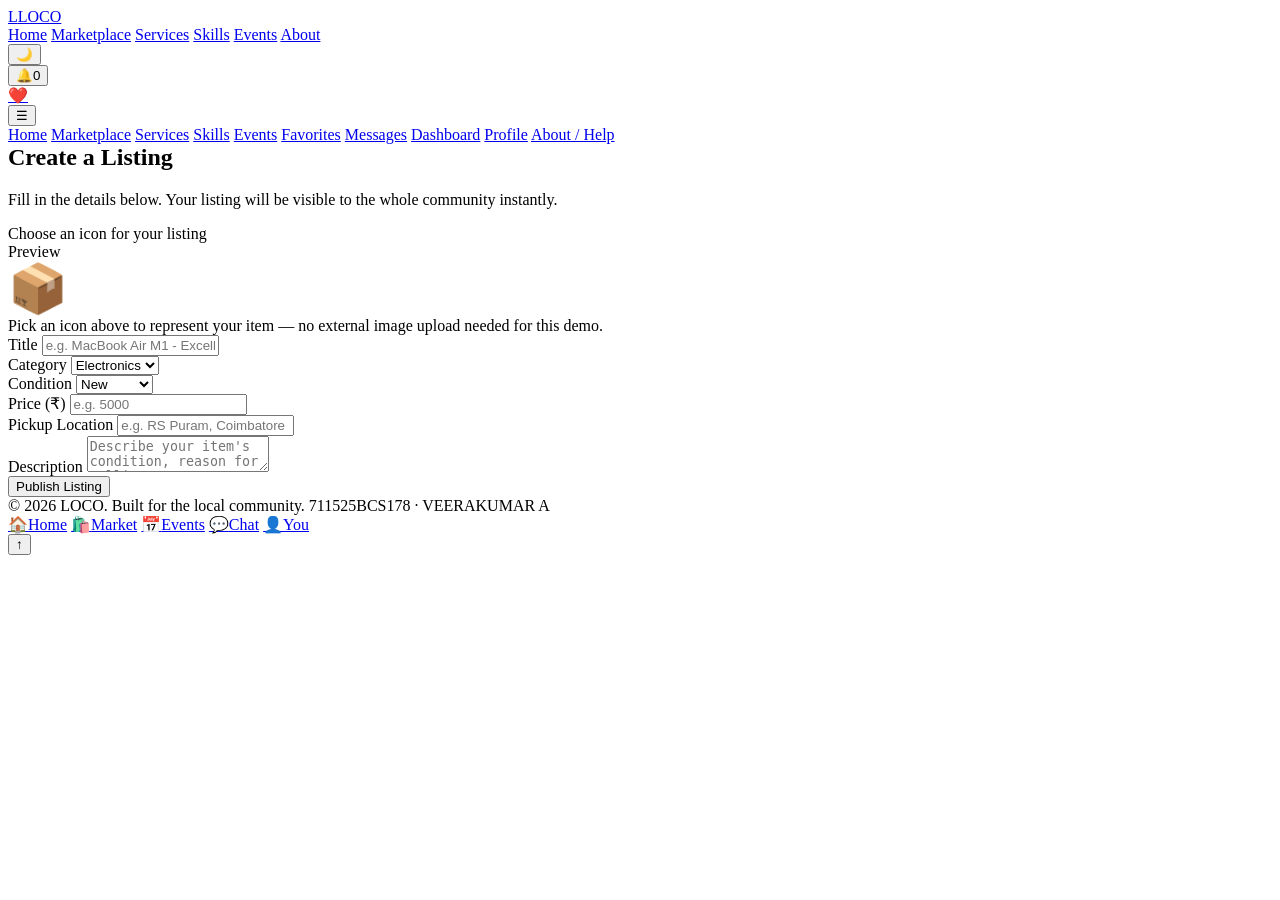
==== create-listing.html @ 84af6090 "Add files via upload" ====
<!DOCTYPE html>
<html lang="en">
<head>
<meta charset="UTF-8">
<meta name="viewport" content="width=device-width, initial-scale=1.0">
<title>Create a Listing — LOCO</title>
<link rel="icon" href="data:image/svg+xml,<svg xmlns=%22http://www.w3.org/2000/svg%22 viewBox=%220 0 100 100%22><text y=%22.9em%22 font-size=%2290%22>🧭</text></svg>">
<link rel="stylesheet" href="css/style.css">
</head>
<body>

<nav class="navbar">
  <div class="container">
    <a href="index.html" class="brand"><span class="brand-mark">L</span>LOCO</a>
    <div class="nav-links">
      <a href="index.html">Home</a>
      <a href="marketplace.html">Marketplace</a>
      <a href="services.html">Services</a>
      <a href="skills.html">Skills</a>
      <a href="events.html">Events</a>
      <a href="about.html">About</a>
    </div>
    <div class="nav-actions">
      <button class="icon-btn" id="themeToggle" aria-label="Toggle dark mode"><span class="theme-icon">🌙</span></button>
      <div style="position:relative;">
        <button class="icon-btn" id="notifBell" aria-label="Notifications">🔔<span class="badge-dot" id="notifCount">0</span></button>
        <div class="panel hidden" id="notifPanel" style="position:absolute; right:0; top:50px; width:320px; max-height:400px; overflow-y:auto; z-index:150;">
          <div id="notifList"></div>
        </div>
      </div>
      <a href="favorites.html" class="icon-btn" aria-label="Favorites">❤️</a>
      <div id="navUserSlot"></div>
      <button class="nav-toggle" aria-label="Open menu">☰</button>
    </div>
  </div>
</nav>
<div class="drawer-backdrop"></div>
<div class="mobile-drawer">
  <a href="index.html">Home</a>
  <a href="marketplace.html">Marketplace</a>
  <a href="services.html">Services</a>
  <a href="skills.html">Skills</a>
  <a href="events.html">Events</a>
  <a href="favorites.html">Favorites</a>
  <a href="messages.html">Messages</a>
  <a href="dashboard.html">Dashboard</a>
  <a href="profile.html">Profile</a>
  <a href="about.html">About / Help</a>
</div>

<section class="section">
  <div class="container" style="max-width:720px;">
    <div class="panel">
      <h2 id="formTitle" style="margin-top:0;">Create a Listing</h2>
      <p class="muted">Fill in the details below. Your listing will be visible to the whole community instantly.</p>
      <form id="createListingForm" novalidate>
        <div class="form-group">
          <label>Choose an icon for your listing</label>
          <div class="preview-row" id="iconPicker"></div>
        </div>
        <div class="form-group">
          <label>Preview</label>
          <div class="image-drop">
            <div id="mediaPreview" style="font-size:48px;">📦</div>
            <span>Pick an icon above to represent your item — no external image upload needed for this demo.</span>
          </div>
        </div>
        <div class="form-group">
          <label for="lTitle">Title</label>
          <input type="text" id="lTitle" placeholder="e.g. MacBook Air M1 - Excellent Condition">
          <div class="error-text"></div>
        </div>
        <div class="form-row">
          <div class="form-group">
            <label for="lCategory">Category</label>
            <select class="form-control" id="lCategory">
              <option>Electronics</option><option>Books</option><option>Furniture</option>
              <option>Fashion</option><option>Home</option><option>Food</option><option>Sports</option><option>Other</option>
            </select>
          </div>
          <div class="form-group">
            <label for="lCondition">Condition</label>
            <select class="form-control" id="lCondition">
              <option>New</option><option>Like New</option><option>Excellent</option><option>Good</option><option>Fair</option>
            </select>
          </div>
        </div>
        <div class="form-row">
          <div class="form-group">
            <label for="lPrice">Price (₹)</label>
            <input type="number" id="lPrice" min="1" placeholder="e.g. 5000">
            <div class="error-text"></div>
          </div>
          <div class="form-group">
            <label for="lLocation">Pickup Location</label>
            <input type="text" id="lLocation" placeholder="e.g. RS Puram, Coimbatore">
            <div class="error-text"></div>
          </div>
        </div>
        <div class="form-group">
          <label for="lDescription">Description</label>
          <textarea id="lDescription" placeholder="Describe your item's condition, reason for selling, etc."></textarea>
          <div class="error-text"></div>
        </div>
        <button class="btn btn-primary btn-block" type="submit"><span id="submitBtnLabel">Publish Listing</span></button>
      </form>
    </div>
  </div>
</section>

<footer class="site-footer">
  <div class="container">
    <div class="footer-bottom">
      <span>© 2026 LOCO. Built for the local community.</span>
      <span>711525BCS178 · VEERAKUMAR A</span>
    </div>
  </div>
</footer>
<nav class="mobile-bottom-nav">
  <a href="index.html"><span class="mbn-icon">🏠</span>Home</a>
  <a href="marketplace.html"><span class="mbn-icon">🛍️</span>Market</a>
  <a href="events.html"><span class="mbn-icon">📅</span>Events</a>
  <a href="messages.html"><span class="mbn-icon">💬</span>Chat</a>
  <a href="dashboard.html"><span class="mbn-icon">👤</span>You</a>
</nav>
<button class="back-to-top" id="backToTop" aria-label="Back to top">↑</button>

<script src="js/data.js"></script>
<script src="js/app.js"></script>
<script src="js/auth.js"></script>
<script src="js/marketplace.js"></script>
<script src="js/dashboard.js"></script>
<script src="js/messages.js"></script>
</body>
</html>
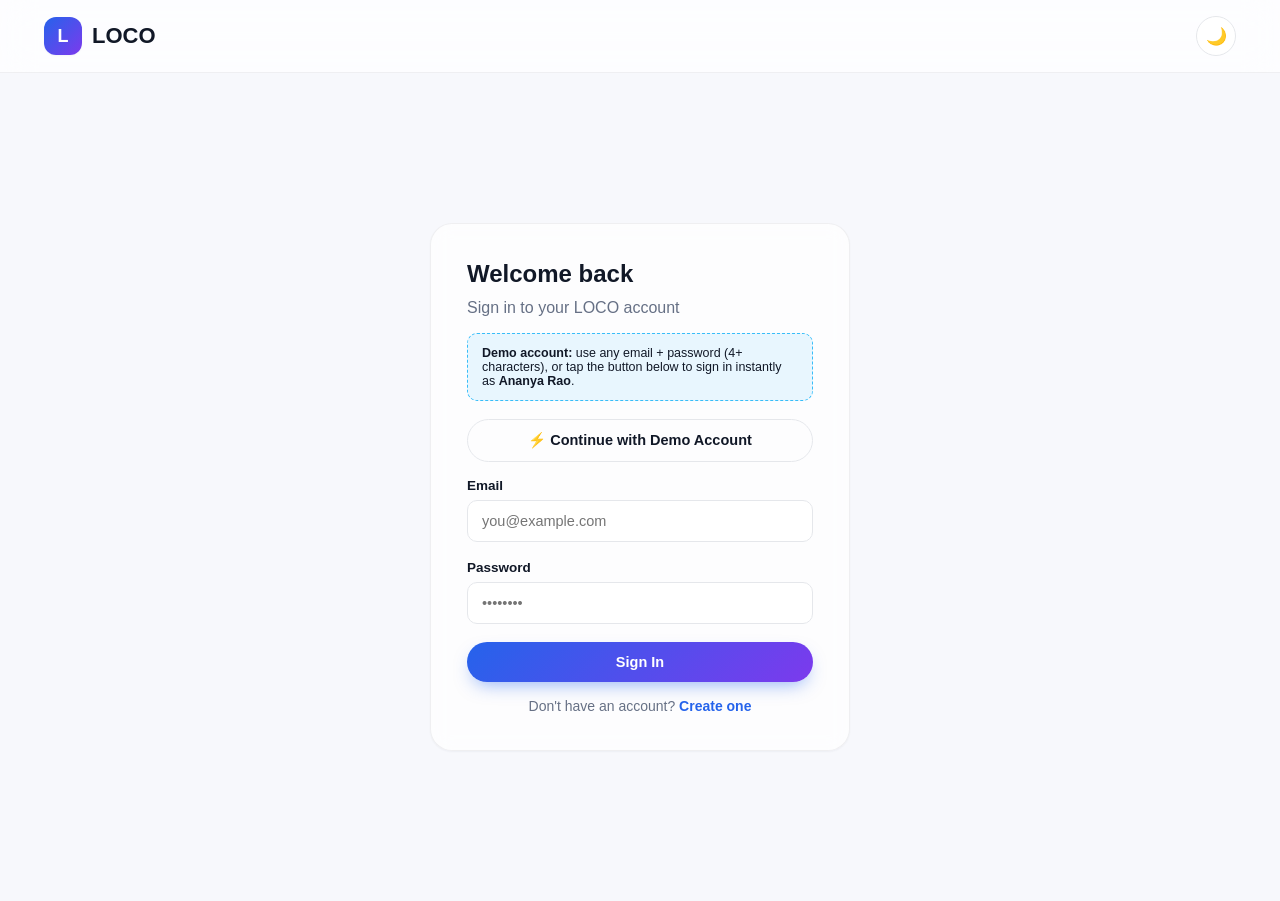
==== commit 6c5c43e8: "Initial commit of LOCO Marketplace" ====
--- a/create-listing.html
+++ b/create-listing.html
@@ -61,9 +61,14 @@
         <div class="form-group">
           <label>Preview</label>
           <div class="image-drop">
-            <div id="mediaPreview" style="font-size:48px;">📦</div>
-            <span>Pick an icon above to represent your item — no external image upload needed for this demo.</span>
+            <div id="mediaPreview" style="font-size:48px; display:flex; align-items:center; justify-content:center; min-height:140px;">📦</div>
+            <span>Pick an icon or upload a real listing photo for better visibility.</span>
           </div>
+        </div>
+        <div class="form-group">
+          <label for="listingImage">Listing Image</label>
+          <input type="file" id="listingImage" accept="image/*">
+          <div class="hint">Uploaded files are converted to Base64 and stored locally in your browser.</div>
         </div>
         <div class="form-group">
           <label for="lTitle">Title</label>
--- a/css/style.css
+++ b/css/style.css
@@ -0,0 +1,464 @@
+/* ============================================================
+   LOCO — style.css
+   Shared design system: tokens, layout, components, utilities.
+   ============================================================ */
+
+@import url('https://fonts.googleapis.com/css2?family=Manrope:wght@400;500;600;700;800&family=Sora:wght@500;600;700&display=swap');
+
+:root {
+  --white: #FFFFFF;
+  --bg: #F7F8FC;
+  --ink: #111827;
+  --muted: #667085;
+  --blue: #2563EB;
+  --violet: #7C3AED;
+  --sky: #38BDF8;
+  --border: #E5E7EB;
+
+  --card-bg: rgba(255, 255, 255, 0.72);
+  --card-border: rgba(17, 24, 39, 0.06);
+  --shadow-sm: 0 1px 2px rgba(17, 24, 39, 0.04);
+  --shadow-md: 0 8px 24px -8px rgba(17, 24, 39, 0.12);
+  --shadow-lg: 0 20px 48px -12px rgba(17, 24, 39, 0.18);
+
+  --grad-brand: linear-gradient(135deg, var(--blue), var(--violet));
+  --grad-sky: linear-gradient(135deg, var(--sky), var(--blue));
+
+  --radius-sm: 10px;
+  --radius-md: 16px;
+  --radius-lg: 22px;
+  --radius-pill: 999px;
+
+  --font-display: 'Sora', 'Manrope', sans-serif;
+  --font-body: 'Manrope', sans-serif;
+
+  color-scheme: light;
+}
+
+[data-theme="dark"] {
+  --white: #12141c;
+  --bg: #0b0d13;
+  --ink: #F1F3F9;
+  --muted: #9AA3B2;
+  --border: #232735;
+  --card-bg: rgba(24, 27, 38, 0.72);
+  --card-border: rgba(255, 255, 255, 0.06);
+  --shadow-sm: 0 1px 2px rgba(0, 0, 0, 0.3);
+  --shadow-md: 0 8px 24px -8px rgba(0, 0, 0, 0.5);
+  --shadow-lg: 0 20px 48px -12px rgba(0, 0, 0, 0.6);
+  color-scheme: dark;
+}
+
+* { box-sizing: border-box; }
+html { scroll-behavior: smooth; }
+body {
+  margin: 0;
+  font-family: var(--font-body);
+  background: var(--bg);
+  color: var(--ink);
+  -webkit-font-smoothing: antialiased;
+  transition: background 0.3s ease, color 0.3s ease;
+}
+h1, h2, h3, h4, .brand, .btn { font-family: var(--font-display); }
+a { color: inherit; text-decoration: none; }
+img { max-width: 100%; display: block; }
+button { font-family: var(--font-body); cursor: pointer; }
+:focus-visible { outline: 2px solid var(--blue); outline-offset: 2px; }
+.container { max-width: 1240px; margin: 0 auto; padding: 0 24px; }
+.hidden { display: none !important; }
+.sr-only { position: absolute; width: 1px; height: 1px; overflow: hidden; clip: rect(0,0,0,0); }
+
+/* ---------- Nav ---------- */
+.navbar {
+  position: sticky; top: 0; z-index: 100;
+  background: var(--card-bg);
+  backdrop-filter: blur(16px) saturate(160%);
+  -webkit-backdrop-filter: blur(16px) saturate(160%);
+  border-bottom: 1px solid var(--card-border);
+}
+.navbar .container { display: flex; align-items: center; gap: 28px; height: 72px; }
+.brand { display: flex; align-items: center; gap: 10px; font-weight: 800; font-size: 22px; color: var(--ink); }
+.brand-mark {
+  width: 38px; height: 38px; border-radius: 12px; background: var(--grad-brand);
+  display: flex; align-items: center; justify-content: center; color: white; font-size: 18px; font-weight: 800;
+  box-shadow: var(--shadow-sm);
+}
+.nav-links { display: flex; gap: 4px; flex: 1; }
+.nav-links a {
+  padding: 9px 14px; border-radius: var(--radius-pill); font-weight: 600; font-size: 14.5px; color: var(--muted);
+  transition: all 0.2s ease;
+}
+.nav-links a:hover, .nav-links a.active { background: rgba(37, 99, 235, 0.08); color: var(--blue); }
+.nav-actions { display: flex; align-items: center; gap: 10px; }
+.icon-btn {
+  width: 40px; height: 40px; border-radius: 50%; border: 1px solid var(--border); background: var(--white);
+  display: flex; align-items: center; justify-content: center; font-size: 17px; position: relative; color: var(--ink);
+  transition: transform 0.15s ease, box-shadow 0.15s ease;
+}
+.icon-btn:hover { transform: translateY(-1px); box-shadow: var(--shadow-sm); }
+.badge-dot {
+  position: absolute; top: -2px; right: -2px; background: var(--violet); color: white; font-size: 10px;
+  min-width: 16px; height: 16px; border-radius: 8px; display: flex; align-items: center; justify-content: center;
+  font-weight: 700; border: 2px solid var(--white);
+}
+.avatar {
+  width: 40px; height: 40px; border-radius: 50%; display: flex; align-items: center; justify-content: center;
+  color: white; font-weight: 700; font-size: 14px; flex-shrink: 0;
+}
+.avatar.sm { width: 32px; height: 32px; font-size: 12px; }
+.avatar.lg { width: 84px; height: 84px; font-size: 28px; }
+.nav-toggle { display: none; background: none; border: none; font-size: 22px; color: var(--ink); }
+
+/* ---------- Buttons ---------- */
+.btn {
+  display: inline-flex; align-items: center; justify-content: center; gap: 8px;
+  padding: 12px 22px; border-radius: var(--radius-pill); font-weight: 700; font-size: 14.5px;
+  border: none; transition: transform 0.15s ease, box-shadow 0.15s ease, opacity 0.15s ease;
+  white-space: nowrap;
+}
+.btn:active { transform: scale(0.97); }
+.btn-primary { background: var(--grad-brand); color: white; box-shadow: 0 8px 18px -6px rgba(37, 99, 235, 0.5); }
+.btn-primary:hover { box-shadow: 0 10px 24px -6px rgba(37, 99, 235, 0.6); }
+.btn-outline { background: transparent; border: 1.5px solid var(--border); color: var(--ink); }
+.btn-outline:hover { border-color: var(--blue); color: var(--blue); }
+.btn-ghost { background: rgba(37,99,235,0.08); color: var(--blue); }
+.btn-ghost:hover { background: rgba(37,99,235,0.15); }
+.btn-danger { background: #FEE4E2; color: #B42318; }
+.btn-danger:hover { background: #FECDCA; }
+.btn-sm { padding: 8px 16px; font-size: 13px; }
+.btn-block { width: 100%; }
+.btn:disabled { opacity: 0.6; cursor: not-allowed; }
+.btn.loading { position: relative; color: transparent !important; pointer-events: none; }
+.btn.loading::after {
+  content: ""; position: absolute; width: 16px; height: 16px; border-radius: 50%;
+  border: 2.5px solid rgba(255,255,255,0.5); border-top-color: white; animation: spin 0.7s linear infinite;
+}
+.btn-outline.loading::after, .btn-ghost.loading::after { border-color: rgba(37,99,235,0.3); border-top-color: var(--blue); }
+@keyframes spin { to { transform: rotate(360deg); } }
+
+/* ---------- Hero ---------- */
+.hero {
+  position: relative; overflow: hidden; padding: 88px 0 72px;
+  background:
+    radial-gradient(600px 300px at 12% 0%, rgba(124,58,237,0.10), transparent 60%),
+    radial-gradient(700px 380px at 90% 10%, rgba(56,189,248,0.14), transparent 55%),
+    var(--bg);
+}
+.hero-inner { display: grid; grid-template-columns: 1.1fr 0.9fr; gap: 48px; align-items: center; }
+.eyebrow-chip {
+  display: inline-flex; align-items: center; gap: 8px; padding: 7px 14px; border-radius: var(--radius-pill);
+  background: var(--white); border: 1px solid var(--border); font-size: 13px; font-weight: 600; color: var(--violet);
+  box-shadow: var(--shadow-sm); margin-bottom: 20px;
+}
+.hero h1 { font-size: 48px; line-height: 1.12; font-weight: 800; margin: 0 0 18px; letter-spacing: -0.01em; }
+.hero h1 span { background: var(--grad-brand); -webkit-background-clip: text; background-clip: text; color: transparent; }
+.hero p.lead { font-size: 17.5px; color: var(--muted); max-width: 480px; margin: 0 0 28px; line-height: 1.6; }
+.hero-ctas { display: flex; gap: 12px; margin-bottom: 36px; flex-wrap: wrap; }
+.hero-stats { display: flex; gap: 32px; }
+.hero-stats .stat b { font-size: 22px; display: block; }
+.hero-stats .stat span { font-size: 13px; color: var(--muted); }
+.hero-visual {
+  position: relative; height: 420px; border-radius: var(--radius-lg);
+  background: var(--grad-brand); box-shadow: var(--shadow-lg); overflow: hidden;
+}
+.hero-visual .float-card {
+  position: absolute; background: var(--white); border-radius: var(--radius-md); padding: 14px 16px;
+  box-shadow: var(--shadow-md); display: flex; align-items: center; gap: 10px; font-weight: 700; font-size: 13.5px;
+  color: var(--ink);
+}
+.hero-visual .fc1 { top: 30px; left: 24px; }
+.hero-visual .fc2 { bottom: 40px; right: -10px; }
+.hero-visual .fc3 { top: 180px; right: 30px; }
+.hero-visual .blob { position: absolute; font-size: 130px; opacity: 0.9; bottom: -20px; left: 50%; transform: translateX(-50%); }
+
+/* ---------- Search bar ---------- */
+.searchbar {
+  display: flex; align-items: center; gap: 10px; background: var(--white); border: 1px solid var(--border);
+  border-radius: var(--radius-pill); padding: 6px 8px 6px 20px; box-shadow: var(--shadow-md);
+  position: relative;
+}
+.searchbar input {
+  border: none; outline: none; flex: 1; font-size: 15px; background: transparent; color: var(--ink); font-family: var(--font-body);
+  padding: 10px 0;
+}
+.searchbar select {
+  border: none; background: rgba(17,24,39,0.04); border-radius: var(--radius-pill); padding: 9px 14px; font-size: 13.5px;
+  color: var(--ink); font-family: var(--font-body); font-weight: 600;
+}
+.search-suggestions {
+  position: absolute; top: calc(100% + 8px); left: 0; right: 0; background: var(--white); border: 1px solid var(--border);
+  border-radius: var(--radius-md); box-shadow: var(--shadow-lg); z-index: 50; overflow: hidden;
+}
+.search-suggestions .sugg-item { padding: 11px 18px; font-size: 14px; display: flex; gap: 10px; align-items: center; }
+.search-suggestions .sugg-item:hover { background: rgba(37,99,235,0.06); cursor: pointer; }
+.search-suggestions .sugg-tag { font-size: 11px; color: var(--muted); margin-left: auto; }
+
+/* ---------- Section headers ---------- */
+.section { padding: 56px 0; }
+.section-head { display: flex; align-items: flex-end; justify-content: space-between; margin-bottom: 28px; gap: 20px; flex-wrap: wrap; }
+.section-head h2 { font-size: 28px; margin: 0 0 6px; font-weight: 800; }
+.section-head p { color: var(--muted); margin: 0; font-size: 15px; }
+.see-all { font-weight: 700; color: var(--blue); font-size: 14px; white-space: nowrap; }
+
+/* ---------- Category cards ---------- */
+.cat-grid { display: grid; grid-template-columns: repeat(4, 1fr); gap: 16px; }
+.cat-card {
+  background: var(--card-bg); border: 1px solid var(--card-border); border-radius: var(--radius-md);
+  padding: 22px 18px; text-align: center; box-shadow: var(--shadow-sm); backdrop-filter: blur(10px);
+  transition: transform 0.2s ease, box-shadow 0.2s ease; cursor: pointer;
+}
+.cat-card:hover { transform: translateY(-4px); box-shadow: var(--shadow-md); }
+.cat-card .cat-icon { font-size: 30px; margin-bottom: 10px; }
+.cat-card b { font-size: 14.5px; display: block; }
+.cat-card span { font-size: 12.5px; color: var(--muted); }
+
+/* ---------- Card grid ---------- */
+.grid { display: grid; grid-template-columns: repeat(4, 1fr); gap: 20px; }
+.grid.cols-3 { grid-template-columns: repeat(3, 1fr); }
+
+.card {
+  background: var(--card-bg); border: 1px solid var(--card-border); border-radius: var(--radius-md);
+  overflow: hidden; box-shadow: var(--shadow-sm); backdrop-filter: blur(10px);
+  transition: transform 0.2s ease, box-shadow 0.2s ease; display: flex; flex-direction: column;
+}
+.card:hover { transform: translateY(-3px); box-shadow: var(--shadow-md); }
+.card-media {
+  height: 150px; display: flex; align-items: center; justify-content: center; font-size: 56px;
+  background: linear-gradient(135deg, rgba(37,99,235,0.10), rgba(124,58,237,0.10)); position: relative;
+}
+.fav-toggle {
+  position: absolute; top: 10px; right: 10px; width: 34px; height: 34px; border-radius: 50%; border: none;
+  background: rgba(255,255,255,0.9); display: flex; align-items: center; justify-content: center; font-size: 16px;
+  box-shadow: var(--shadow-sm); transition: transform 0.15s ease;
+}
+.fav-toggle:hover { transform: scale(1.1); }
+.fav-toggle.active { color: #E11D48; }
+.card-body { padding: 16px 18px 18px; display: flex; flex-direction: column; gap: 8px; flex: 1; }
+.card-cat { font-size: 11.5px; font-weight: 700; color: var(--violet); text-transform: uppercase; letter-spacing: 0.03em; }
+.card-title { font-size: 15.5px; font-weight: 700; line-height: 1.3; }
+.card-meta { font-size: 12.5px; color: var(--muted); display: flex; align-items: center; gap: 6px; flex-wrap: wrap; }
+.card-price { font-size: 17px; font-weight: 800; color: var(--ink); margin-top: 2px; }
+.card-price small { font-size: 12px; font-weight: 600; color: var(--muted); }
+.card-footer { display: flex; align-items: center; justify-content: space-between; margin-top: auto; padding-top: 10px; }
+.rating { font-size: 12.5px; color: #B45309; font-weight: 700; display: flex; align-items: center; gap: 3px; }
+.seller-row { display: flex; align-items: center; gap: 8px; font-size: 12.5px; color: var(--muted); margin-top: 2px; }
+
+/* ---------- Skill / Event specific ---------- */
+.skill-card { display: flex; flex-direction: column; gap: 10px; padding: 20px; }
+.skill-top { display: flex; align-items: center; gap: 12px; }
+.skill-icon { font-size: 26px; width: 46px; height: 46px; border-radius: 12px; background: rgba(37,99,235,0.1); display: flex; align-items: center; justify-content: center; }
+.tag { display: inline-flex; padding: 4px 10px; border-radius: var(--radius-pill); font-size: 11.5px; font-weight: 700; }
+.tag-offer { background: #DCFCE7; color: #166534; }
+.tag-request { background: #DBEAFE; color: #1E40AF; }
+.tag-level { background: rgba(17,24,39,0.06); color: var(--muted); }
+
+.event-card .card-media { font-size: 44px; }
+.event-date-badge {
+  position: absolute; top: 10px; left: 10px; background: var(--white); border-radius: 10px; padding: 6px 10px;
+  text-align: center; box-shadow: var(--shadow-sm); font-weight: 800; font-size: 12px; line-height: 1.2;
+}
+.progress-bar { height: 6px; border-radius: 4px; background: rgba(17,24,39,0.08); overflow: hidden; }
+.progress-bar > div { height: 100%; background: var(--grad-brand); border-radius: 4px; }
+
+/* ---------- Filters / Tabs ---------- */
+.filter-bar { display: flex; gap: 10px; flex-wrap: wrap; align-items: center; margin-bottom: 24px; }
+.chip {
+  padding: 9px 16px; border-radius: var(--radius-pill); border: 1px solid var(--border); background: var(--white);
+  font-size: 13.5px; font-weight: 600; color: var(--muted); transition: all 0.15s ease;
+}
+.chip:hover { border-color: var(--blue); color: var(--blue); }
+.chip.active { background: var(--grad-brand); color: white; border-color: transparent; }
+.select-field {
+  padding: 9px 14px; border-radius: var(--radius-pill); border: 1px solid var(--border); background: var(--white);
+  font-size: 13.5px; font-weight: 600; color: var(--ink); font-family: var(--font-body);
+}
+.tabs { display: flex; gap: 4px; border-bottom: 1px solid var(--border); margin-bottom: 24px; overflow-x: auto; }
+.tab-btn { padding: 12px 18px; font-weight: 700; font-size: 14px; color: var(--muted); border-bottom: 2px solid transparent; white-space: nowrap; background: none; border-top: none; border-left: none; border-right: none; }
+.tab-btn.active { color: var(--blue); border-bottom-color: var(--blue); }
+
+/* ---------- Forms ---------- */
+.form-group { margin-bottom: 18px; }
+.form-group label { display: block; font-size: 13.5px; font-weight: 700; margin-bottom: 7px; }
+.form-group .hint { font-size: 12px; color: var(--muted); margin-top: 5px; }
+.form-group .error-text { font-size: 12px; color: #B42318; margin-top: 5px; display: none; font-weight: 600; }
+.form-group.has-error .error-text { display: block; }
+.form-group.has-error input, .form-group.has-error textarea, .form-group.has-error select { border-color: #B42318; }
+input[type=text], input[type=email], input[type=password], input[type=number], input[type=date], input[type=time], textarea, select.form-control {
+  width: 100%; padding: 12px 14px; border-radius: var(--radius-sm); border: 1.5px solid var(--border);
+  font-size: 14.5px; font-family: var(--font-body); background: var(--white); color: var(--ink); transition: border-color 0.15s ease;
+}
+input:focus, textarea:focus, select:focus { border-color: var(--blue); outline: none; }
+textarea { resize: vertical; min-height: 90px; }
+.form-row { display: grid; grid-template-columns: 1fr 1fr; gap: 16px; }
+.image-drop {
+  border: 2px dashed var(--border); border-radius: var(--radius-md); padding: 26px; text-align: center; color: var(--muted);
+  font-size: 13.5px; cursor: pointer; background: rgba(37,99,235,0.03);
+}
+.image-drop:hover { border-color: var(--blue); }
+.preview-row { display: flex; gap: 10px; margin-top: 12px; flex-wrap: wrap; }
+.preview-thumb { width: 64px; height: 64px; border-radius: 10px; background: rgba(37,99,235,0.08); display: flex; align-items: center; justify-content: center; font-size: 26px; position: relative; }
+.preview-thumb .rm { position: absolute; top: -6px; right: -6px; width: 18px; height: 18px; border-radius: 50%; background: #B42318; color: white; font-size: 11px; border: none; }
+
+/* ---------- Panels / cards generic ---------- */
+.panel {
+  background: var(--card-bg); border: 1px solid var(--card-border); border-radius: var(--radius-lg);
+  padding: 28px; box-shadow: var(--shadow-sm); backdrop-filter: blur(10px);
+}
+
+/* ---------- Empty / skeleton ---------- */
+.empty-state { text-align: center; padding: 60px 20px; color: var(--muted); }
+.empty-state .icon { font-size: 44px; margin-bottom: 14px; }
+.empty-state h3 { color: var(--ink); margin: 0 0 6px; }
+.skeleton { background: linear-gradient(90deg, rgba(17,24,39,0.06) 25%, rgba(17,24,39,0.1) 37%, rgba(17,24,39,0.06) 63%); background-size: 400% 100%; animation: shimmer 1.4s ease infinite; border-radius: var(--radius-md); }
+@keyframes shimmer { 0% { background-position: 100% 50%; } 100% { background-position: 0 50%; } }
+.skeleton-card { height: 280px; }
+
+/* ---------- Modal ---------- */
+.modal-overlay {
+  position: fixed; inset: 0; background: rgba(17,24,39,0.5); backdrop-filter: blur(3px); z-index: 300;
+  display: flex; align-items: center; justify-content: center; padding: 20px; opacity: 0; pointer-events: none; transition: opacity 0.2s ease;
+}
+.modal-overlay.open { opacity: 1; pointer-events: auto; }
+.modal {
+  background: var(--white); border-radius: var(--radius-lg); max-width: 560px; width: 100%; max-height: 88vh; overflow-y: auto;
+  box-shadow: var(--shadow-lg); transform: translateY(16px) scale(0.98); transition: transform 0.2s ease; padding: 28px;
+}
+.modal-overlay.open .modal { transform: translateY(0) scale(1); }
+.modal.wide { max-width: 720px; }
+.modal-head { display: flex; justify-content: space-between; align-items: flex-start; margin-bottom: 18px; }
+.modal-close { background: rgba(17,24,39,0.06); border: none; width: 34px; height: 34px; border-radius: 50%; font-size: 16px; color: var(--ink); }
+
+/* ---------- Toasts ---------- */
+.toast-stack { position: fixed; bottom: 24px; right: 24px; z-index: 400; display: flex; flex-direction: column; gap: 10px; max-width: 340px; }
+.toast {
+  background: var(--white); border-radius: var(--radius-md); padding: 14px 16px; box-shadow: var(--shadow-lg);
+  display: flex; align-items: center; gap: 10px; font-size: 13.5px; font-weight: 600; border-left: 4px solid var(--blue);
+  animation: toast-in 0.25s ease;
+}
+.toast.success { border-left-color: #16A34A; }
+.toast.error { border-left-color: #DC2626; }
+.toast.info { border-left-color: var(--sky); }
+@keyframes toast-in { from { opacity: 0; transform: translateX(30px); } to { opacity: 1; transform: translateX(0); } }
+
+/* ---------- Footer ---------- */
+footer.site-footer { background: var(--ink); color: rgba(255,255,255,0.7); padding: 56px 0 24px; margin-top: 40px; }
+[data-theme="dark"] footer.site-footer { background: #06070a; }
+.footer-grid { display: grid; grid-template-columns: 1.4fr 1fr 1fr 1fr; gap: 32px; margin-bottom: 36px; }
+.footer-grid h4 { color: white; font-size: 14px; margin: 0 0 14px; }
+.footer-grid a, .footer-grid p { color: rgba(255,255,255,0.65); font-size: 13.5px; line-height: 2.1; }
+.footer-grid a:hover { color: white; }
+.footer-bottom { border-top: 1px solid rgba(255,255,255,0.12); padding-top: 20px; display: flex; justify-content: space-between; font-size: 12.5px; flex-wrap: wrap; gap: 10px; }
+
+/* ---------- Back to top ---------- */
+.back-to-top {
+  position: fixed; bottom: 24px; left: 24px; width: 46px; height: 46px; border-radius: 50%; background: var(--grad-brand);
+  color: white; border: none; box-shadow: var(--shadow-md); font-size: 18px; z-index: 90; opacity: 0; pointer-events: none;
+  transition: opacity 0.2s ease, transform 0.2s ease;
+}
+.back-to-top.show { opacity: 1; pointer-events: auto; }
+.back-to-top:hover { transform: translateY(-3px); }
+
+/* ---------- Dashboard layout ---------- */
+.dash-layout { display: grid; grid-template-columns: 260px 1fr; gap: 28px; align-items: start; padding: 40px 0 70px; }
+.dash-side { position: sticky; top: 92px; }
+.dash-profile-card { text-align: center; padding: 26px 20px; }
+.dash-profile-card .avatar.lg { margin: 0 auto 12px; }
+.dash-nav { display: flex; flex-direction: column; gap: 4px; margin-top: 18px; }
+.dash-nav button { text-align: left; padding: 11px 14px; border-radius: var(--radius-sm); border: none; background: none; font-weight: 700; font-size: 14px; color: var(--muted); display: flex; gap: 10px; align-items: center; }
+.dash-nav button:hover { background: rgba(37,99,235,0.06); }
+.dash-nav button.active { background: rgba(37,99,235,0.1); color: var(--blue); }
+.stat-grid { display: grid; grid-template-columns: repeat(4, 1fr); gap: 16px; margin-bottom: 28px; }
+.stat-card { padding: 20px; text-align: left; }
+.stat-card b { font-size: 26px; display: block; }
+.stat-card span { font-size: 12.5px; color: var(--muted); font-weight: 600; }
+.dash-list-item { display: flex; align-items: center; gap: 14px; padding: 14px 0; border-bottom: 1px solid var(--border); }
+.dash-list-item:last-child { border-bottom: none; }
+.dash-list-item .thumb { width: 52px; height: 52px; border-radius: 10px; background: rgba(37,99,235,0.08); display: flex; align-items: center; justify-content: center; font-size: 24px; flex-shrink: 0; }
+.dash-list-item .grow { flex: 1; min-width: 0; }
+.dash-list-item .grow b { display: block; font-size: 14.5px; }
+.dash-list-item .grow span { font-size: 12.5px; color: var(--muted); }
+.dash-list-item .actions { display: flex; gap: 8px; flex-shrink: 0; }
+
+/* ---------- Messages page ---------- */
+.msg-layout { display: grid; grid-template-columns: 320px 1fr; gap: 0; height: 640px; border: 1px solid var(--border); border-radius: var(--radius-lg); overflow: hidden; background: var(--card-bg); box-shadow: var(--shadow-sm); }
+.msg-list { border-right: 1px solid var(--border); overflow-y: auto; }
+.msg-list-item { display: flex; gap: 12px; padding: 14px 18px; cursor: pointer; border-bottom: 1px solid var(--border); }
+.msg-list-item:hover, .msg-list-item.active { background: rgba(37,99,235,0.06); }
+.msg-list-item .grow { min-width: 0; flex: 1; }
+.msg-list-item .grow b { font-size: 14px; display: block; }
+.msg-list-item .grow span { font-size: 12.5px; color: var(--muted); white-space: nowrap; overflow: hidden; text-overflow: ellipsis; display: block; }
+.msg-thread { display: flex; flex-direction: column; }
+.msg-thread-head { padding: 16px 20px; border-bottom: 1px solid var(--border); display: flex; align-items: center; gap: 12px; }
+.msg-thread-body { flex: 1; padding: 20px; overflow-y: auto; display: flex; flex-direction: column; gap: 10px; }
+.bubble { max-width: 66%; padding: 10px 14px; border-radius: 16px; font-size: 14px; line-height: 1.4; }
+.bubble.me { align-self: flex-end; background: var(--grad-brand); color: white; border-bottom-right-radius: 4px; }
+.bubble.them { align-self: flex-start; background: rgba(17,24,39,0.06); border-bottom-left-radius: 4px; }
+.msg-input-row { display: flex; gap: 10px; padding: 14px; border-top: 1px solid var(--border); }
+.msg-input-row input { flex: 1; }
+
+/* ---------- Auth ---------- */
+.auth-wrap { min-height: calc(100vh - 72px); display: flex; align-items: center; justify-content: center; padding: 60px 20px; }
+.auth-card { width: 100%; max-width: 420px; padding: 36px; }
+.auth-switch { text-align: center; font-size: 14px; color: var(--muted); margin-top: 16px; }
+.auth-switch a { color: var(--blue); font-weight: 700; }
+.demo-account-box { background: rgba(56,189,248,0.1); border: 1px dashed var(--sky); border-radius: var(--radius-sm); padding: 12px 14px; font-size: 12.5px; margin-bottom: 18px; }
+
+/* ---------- Mobile bottom nav ---------- */
+.mobile-bottom-nav { display: none; }
+
+/* ---------- Utility ---------- */
+.flex { display: flex; } .items-center { align-items: center; } .justify-between { justify-content: space-between; }
+.gap-8 { gap: 8px; } .gap-12 { gap: 12px; } .gap-16 { gap: 16px; }
+.mt-8 { margin-top: 8px; } .mt-16 { margin-top: 16px; } .mt-24 { margin-top: 24px; } .mb-16 { margin-bottom: 16px; }
+.muted { color: var(--muted); } .center-text { text-align: center; }
+.section-alt { background: var(--white); }
+
+/* ---------- Responsive ---------- */
+@media (max-width: 1024px) {
+  .grid { grid-template-columns: repeat(3, 1fr); }
+  .grid.cols-3 { grid-template-columns: repeat(2, 1fr); }
+  .cat-grid { grid-template-columns: repeat(4, 1fr); }
+  .hero-inner { grid-template-columns: 1fr; }
+  .hero-visual { height: 300px; }
+  .dash-layout { grid-template-columns: 220px 1fr; }
+}
+@media (max-width: 860px) {
+  .nav-links { display: none; }
+  .nav-toggle { display: block; }
+  .grid { grid-template-columns: repeat(2, 1fr); }
+  .cat-grid { grid-template-columns: repeat(2, 1fr); }
+  .footer-grid { grid-template-columns: 1fr 1fr; }
+  .dash-layout { grid-template-columns: 1fr; }
+  .dash-side { position: static; }
+  .msg-layout { grid-template-columns: 1fr; height: auto; }
+  .msg-list { max-height: 260px; border-right: none; border-bottom: 1px solid var(--border); }
+  .stat-grid { grid-template-columns: repeat(2, 1fr); }
+  .form-row { grid-template-columns: 1fr; }
+  body { padding-bottom: 64px; }
+  .mobile-bottom-nav {
+    display: flex; position: fixed; bottom: 0; left: 0; right: 0; background: var(--card-bg); backdrop-filter: blur(16px);
+    border-top: 1px solid var(--card-border); z-index: 95; justify-content: space-around; padding: 8px 0 10px;
+  }
+  .mobile-bottom-nav a { display: flex; flex-direction: column; align-items: center; gap: 3px; font-size: 10.5px; color: var(--muted); font-weight: 700; }
+  .mobile-bottom-nav a.active { color: var(--blue); }
+  .mobile-bottom-nav .mbn-icon { font-size: 19px; }
+}
+@media (max-width: 560px) {
+  .grid, .grid.cols-3 { grid-template-columns: 1fr 1fr; }
+  .cat-grid { grid-template-columns: 1fr 1fr; }
+  .hero h1 { font-size: 32px; }
+  .hero-stats { gap: 20px; flex-wrap: wrap; }
+  .section-head { flex-direction: column; align-items: flex-start; }
+  .footer-grid { grid-template-columns: 1fr; }
+}
+
+/* Mobile nav drawer */
+.mobile-drawer {
+  position: fixed; top: 0; right: -300px; width: 280px; height: 100%; background: var(--white); z-index: 200;
+  box-shadow: var(--shadow-lg); padding: 24px; transition: right 0.25s ease; display: flex; flex-direction: column; gap: 6px;
+}
+.mobile-drawer.open { right: 0; }
+.mobile-drawer a { padding: 12px 14px; border-radius: var(--radius-sm); font-weight: 700; color: var(--ink); }
+.mobile-drawer a:hover { background: rgba(37,99,235,0.06); }
+.drawer-backdrop { position: fixed; inset: 0; background: rgba(17,24,39,0.4); z-index: 199; opacity: 0; pointer-events: none; transition: opacity 0.2s ease; }
+.drawer-backdrop.open { opacity: 1; pointer-events: auto; }
